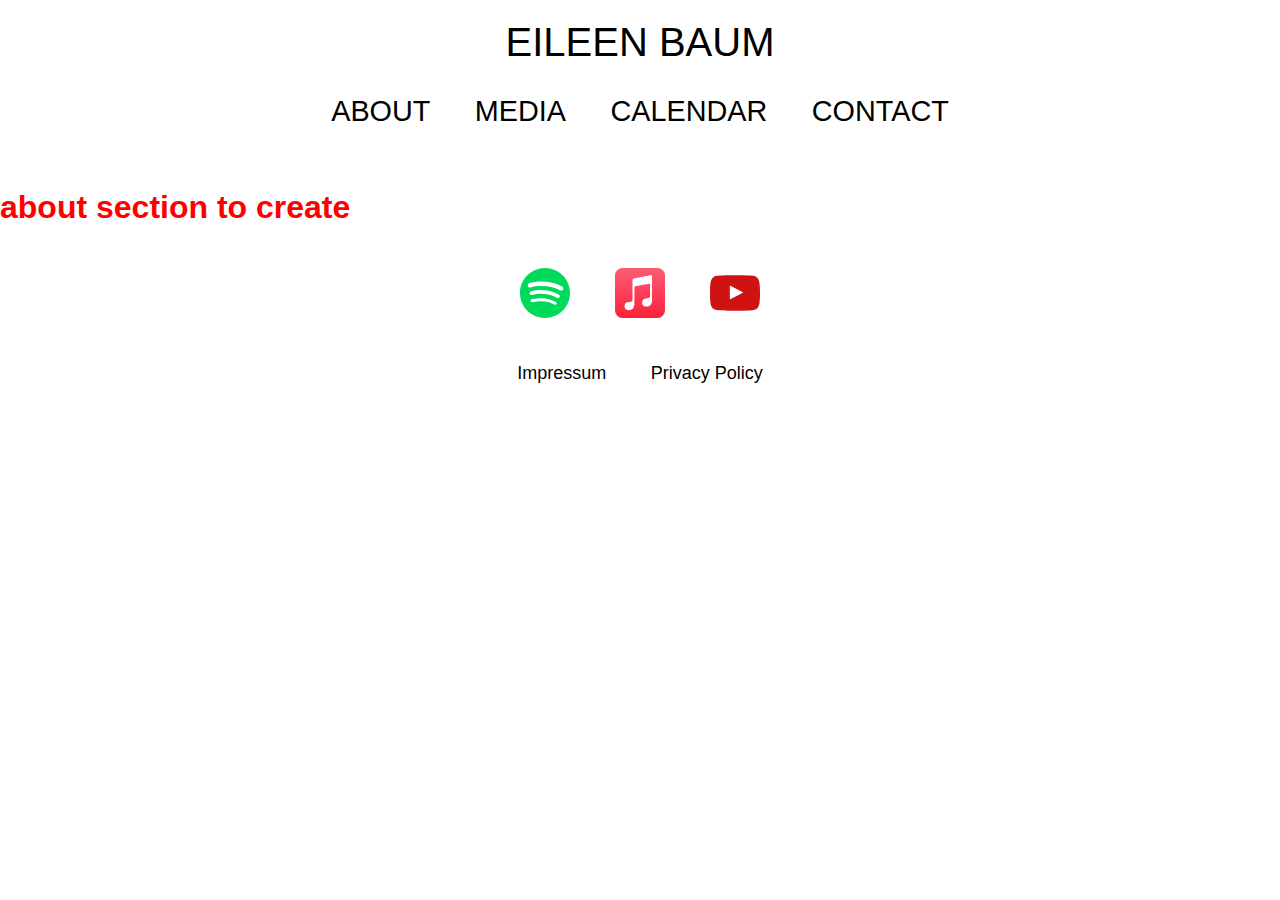
==== about.html @ b1edd4ad "link for each page created" ====
<!DOCTYPE html>
<html lang="en">
  <head>
    <meta charset="UTF-8" />
    <meta http-equiv="X-UA-Compatible" content="IE=edge" />
    <meta name="viewport" content="width=device-width, initial-scale=1.0" />
    <link rel="stylesheet" href="./index.css" />
    <title>Eileen Baum</title>
  </head>
  <body>
    <div class="navbar">
      <div class="title">Eileen Baum</div>
      <a href="./about.html">About</a>
      <a href="./media.html">Media</a>
      <a href="./calendar.html">Calendar</a>
      <a href="./contact.html">Contact</a>
      <div class="burger-menu">
        <span></span>
        <span></span>
        <span></span>
      </div>
    </div>
    <div class="burger-menu-content">
      <a href="./about.html">About</a>
      <a href="./media.html">Media</a>
      <a href="./calendar.html">Calendar</a>
      <a href="./contact.html">Contact</a>
      <button class="close-button"><span></span></button>
    </div>

    <!-- Welcome section -->
    <div id="about-section">
      <h1>about section to create</h1>
    </div>
    <!-- Footer -->
    <footer class="footer">
      <div>
        <a
          href="https://open.spotify.com/artist/6BEnmlx54iiGEDYXS7jcN4"
          target="_blank"
        >
          <img
            class="social-icon"
            src="./assets/spotify-vert.svg"
            alt="Spotify icon"
          />
        </a>
        <a
          href="https://music.apple.com/gd/artist/eileen-baum/1497923452"
          target="_blank"
        >
          <img
            class="social-icon"
            src="./assets/apple-color.svg"
            alt="Apple icon"
          />
        </a>
        <a
          href="https://www.youtube.com/channel/UCsezrcwS3afG6R4kYCGEiqg"
          target="_blank"
        >
          <img
            class="social-icon"
            src="./assets/youtube-rouge.svg"
            alt="Youtube icon"
          />
        </a>
      </div>
      <div>
        <a href="#">Impressum</a>
        <a href="#">Privacy Policy</a>
      </div>
    </footer>
  </body>
  <script src="./index.js"></script>
</html>
---- index.css ----
body {
    margin: 0;
    font-family: Arial, Helvetica, sans-serif;
}

/* Sticky navigation bar */
.navbar {
    position: sticky;
    top: 0;
    z-index: 1;
    background-color: white;
    padding: 20px;
    text-align: center;
    text-transform: uppercase;
}

/* Links inside the navigation bar */
.navbar a {
    display: inline-block;
    color: black;
    text-align: center;
    padding: 20px;
    text-decoration: none;
    font-size: 1.2rem;
}

/* Change color on hover */
.navbar a:hover {
    color: goldenrod;
}

.navbar a.active {
    display: block;
}

/* Title */
.title {
    font-size: 1.5rem;
    margin-bottom: 10px;
}

/* Burger menu */
.burger-menu {
    display: none;
    cursor: pointer;
    position: absolute;
    right: 20px;
    top: 50%;
    transform: translateY(-50%);
}

.burger-menu span {
    width: 25px;
    height: 3px;
    background-color: #333;
    margin: 5px;
    display: block;
}

.burger-menu-content {
    position: fixed;
    top: 0;
    right: -100%;
    height: 100%;
    width: 300px;
    background-color: #ffffff;
    box-shadow: -2px 0px 10px 0px rgba(0, 0, 0, 0.1);
    z-index: 90;
    transition: all 0.3s ease-out;
}

.burger-menu-content a {
    display: block;
    padding: 20px;
    font-size: 18px;
    font-weight: 500;
    color: #333;
    text-decoration: none;
}

.burger-menu-content a:hover {
    background-color: #f0f0f0;
}

.burger-menu-open .burger-menu-content {
    right: 0;
}

.close-button {
    background-color: transparent;
    border: none;
    outline: none;
    position: absolute;
    right: 20px;
    top: 20px;
    cursor: pointer;

}

.close-button span {
    display: block;
    height: 2px;
    width: 20px;
    background-color: #000;
    position: relative;
}

.close-button span::before,
.close-button span::after {
    content: "";
    display: block;
    height: 2px;
    width: 20px;
    background-color: #000;
    position: absolute;
    top: -10px;
}

.close-button span::before {
    transform: rotate(45deg);
}

.close-button span::after {
    transform: rotate(-45deg);
}


/* Full-size image section */
#full-size-section {
    width: 100%;
    height: 0;
    padding-bottom: 66.67%;
    background-image: url('assets/main.jpg');
    background-size: cover;
    background-position: center;
}

/* About section */
#about-section h1 {
    color: red;
}

/* Media section */
#media-section h1 {
    color: red;
}

/* Calendar section */
#calendar-section h1 {
    color: red;
}

/* contact section */
#contact-section h1 {
    color: red;
}


/* Footer */
.footer {
    padding: 20px;
    text-align: center;
}

.footer a {
    margin: 20px;
    font-size: 18px;
    color: black;
    text-decoration: none;
}

.footer div:nth-child(2) {
    margin-top: 40px;
}

/* Social media icons */
.social-icon {
    display: inline-block;
    width: 50px;
    height: 50px;
}

/* Media queries */
@media only screen and (min-width: 390px) {
    .title {
        font-size: 2rem;
    }

    .navbar a {
        font-size: 1.5rem;
    }
}

@media only screen and (min-width: 768px) {
    .title {
        font-size: 2.5rem;
    }

    .navbar a {
        font-size: 1.8rem;
    }

    .burger-menu {
        display: block;
    }
}

@media only screen and (max-width: 1024px) {

    /* Show the burger menu on devices with a screen width smaller than 1024px */
    .burger-menu {
        display: block;
    }

    .title {
        font-size: 3rem;
    }

    /* Hide the links on devices with a screen width smaller than 1024px */
    .navbar a {
        display: none;
        font-size: 2rem;
    }
}

@media only screen and (min-width: 1024px) {
    .burger-menu {
        visibility: hidden;
    }
}
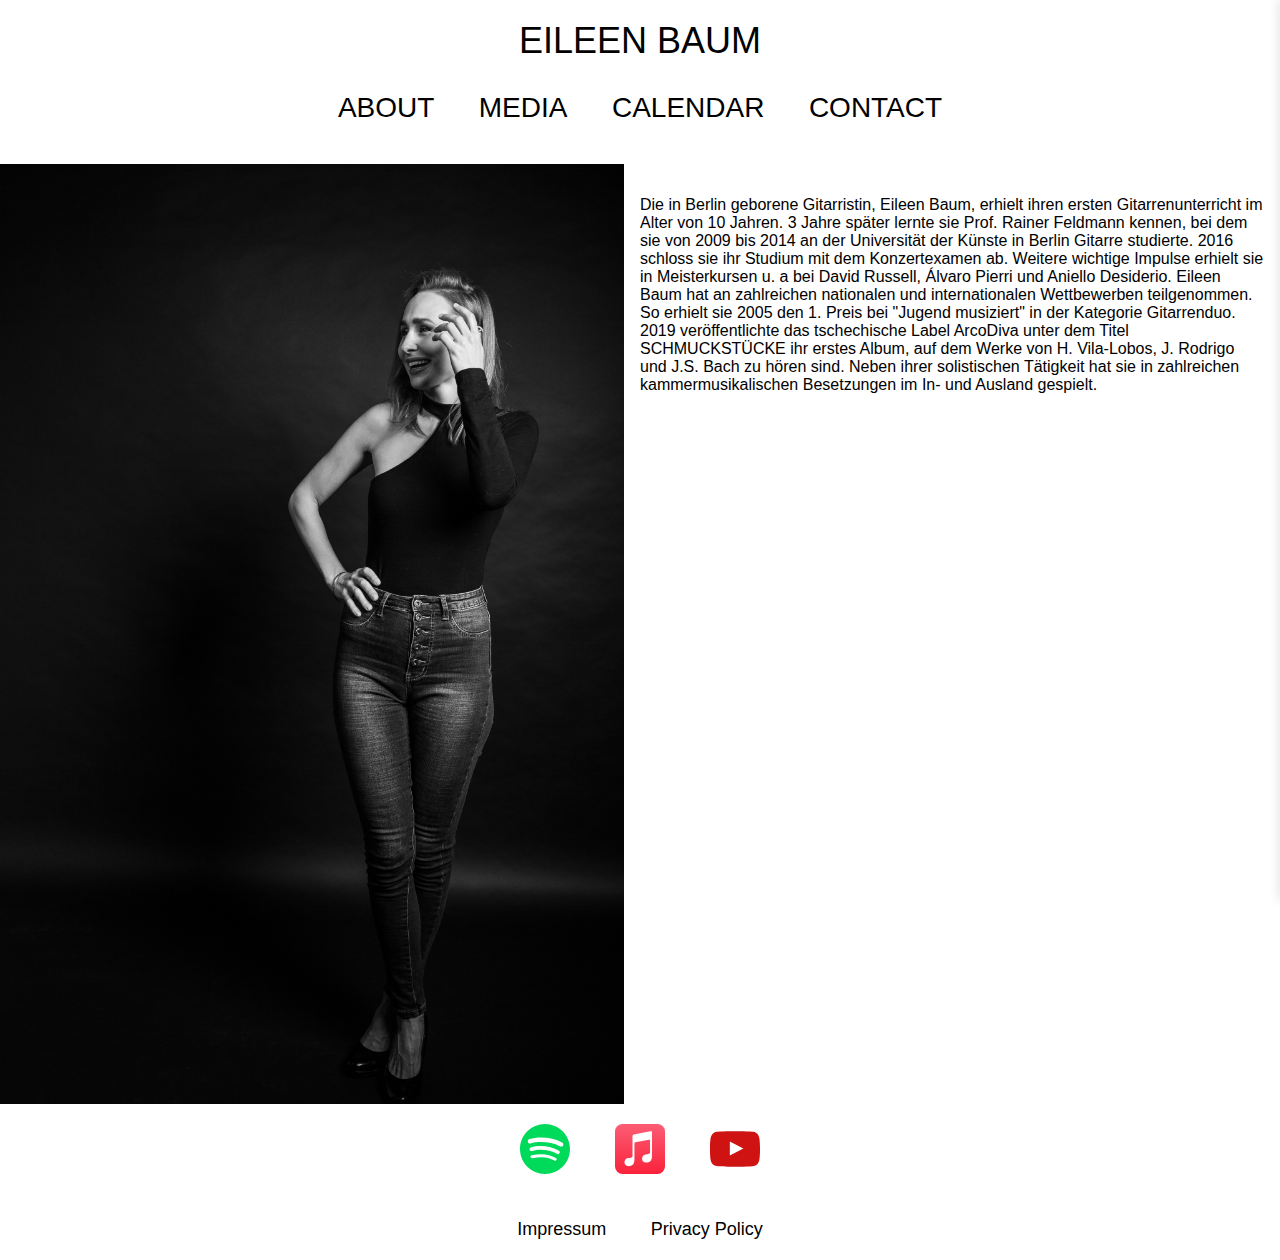
==== commit 7af831e2: "update on contact" ====
--- a/about.html
+++ b/about.html
@@ -28,9 +28,29 @@
       <button class="close-button"><span></span></button>
     </div>
 
-    <!-- Welcome section -->
+    <!-- About section -->
     <div id="about-section">
-      <h1>about section to create</h1>
+      <div class="picture-section">
+        <img src="./assets/face2.jpg" alt="eileen-bio" />
+      </div>
+      <div class="biography-section">
+        <p>
+          Die in Berlin geborene Gitarristin, Eileen Baum, erhielt ihren ersten
+          Gitarrenunterricht im Alter von 10 Jahren. 3 Jahre später lernte sie
+          Prof. Rainer Feldmann kennen, bei dem sie von 2009 bis 2014 an der
+          Universität der Künste in Berlin Gitarre studierte. 2016 schloss sie
+          ihr Studium mit dem Konzertexamen ab. Weitere wichtige Impulse erhielt
+          sie in Meisterkursen u. a bei David Russell, Álvaro Pierri und Aniello
+          Desiderio. Eileen Baum hat an zahlreichen nationalen und
+          internationalen Wettbewerben teilgenommen. So erhielt sie 2005 den 1.
+          Preis bei "Jugend musiziert" in der Kategorie Gitarrenduo. 2019
+          veröffentlichte das tschechische Label ArcoDiva unter dem Titel
+          SCHMUCKSTÜCKE ihr erstes Album, auf dem Werke von H. Vila-Lobos, J.
+          Rodrigo und J.S. Bach zu hören sind. Neben ihrer solistischen
+          Tätigkeit hat sie in zahlreichen kammermusikalischen Besetzungen im
+          In- und Ausland gespielt.
+        </p>
+      </div>
     </div>
     <!-- Footer -->
     <footer class="footer">
--- a/index.css
+++ b/index.css
@@ -21,7 +21,7 @@
     text-align: center;
     padding: 20px;
     text-decoration: none;
-    font-size: 1.2rem;
+    font-size: 100%;
 }
 
 /* Change color on hover */
@@ -35,8 +35,9 @@
 
 /* Title */
 .title {
-    font-size: 1.5rem;
+    font-size: 150%;
     margin-bottom: 10px;
+    cursor: pointer;
 }
 
 /* Burger menu */
@@ -62,11 +63,15 @@
     top: 0;
     right: -100%;
     height: 100%;
-    width: 300px;
+    width: 100%;
     background-color: #ffffff;
     box-shadow: -2px 0px 10px 0px rgba(0, 0, 0, 0.1);
     z-index: 90;
-    transition: all 0.3s ease-out;
+    transition: all 0.6s ease-out;
+    display: flex;
+    flex-direction: column;
+    align-items: center;
+    justify-content: center;
 }
 
 .burger-menu-content a {
@@ -92,7 +97,7 @@
     outline: none;
     position: absolute;
     right: 20px;
-    top: 20px;
+    top: 50px;
     cursor: pointer;
 
 }
@@ -101,7 +106,6 @@
     display: block;
     height: 2px;
     width: 20px;
-    background-color: #000;
     position: relative;
 }
 
@@ -136,9 +140,32 @@
 }
 
 /* About section */
-#about-section h1 {
-    color: red;
-}
+#about-section {
+    display: flex;
+}
+
+.picture-section {
+    width: 50%;
+    background-color: #ddd;
+    /* Add styling for the image here */
+}
+
+.picture-section img {
+    background-color: #ddd;
+    width: 100%;
+    height: 100%;
+    background-position: center;
+    background-repeat: no-repeat;
+    background-size: cover;
+}
+
+
+.biography-section {
+    width: 50%;
+    padding: 1rem;
+    /* Add styling for the text here */
+}
+
 
 /* Media section */
 #media-section h1 {
@@ -151,15 +178,25 @@
 }
 
 /* contact section */
-#contact-section h1 {
-    color: red;
-}
+.general-management {
+    display: flex;
+    flex-direction: column;
+    align-items: center;
+}
+
+.general-management img {
+    width: 40%;
+}
+
+.contact-icons {}
+
 
 
 /* Footer */
 .footer {
     padding: 20px;
     text-align: center;
+    /* background-color: lightgray; */
 }
 
 .footer a {
@@ -183,21 +220,21 @@
 /* Media queries */
 @media only screen and (min-width: 390px) {
     .title {
-        font-size: 2rem;
-    }
-
-    .navbar a {
-        font-size: 1.5rem;
+        font-size: 175%;
+    }
+
+    .navbar a {
+        font-size: 125%;
     }
 }
 
 @media only screen and (min-width: 768px) {
     .title {
-        font-size: 2.5rem;
-    }
-
-    .navbar a {
-        font-size: 1.8rem;
+        font-size: 200%;
+    }
+
+    .navbar a {
+        font-size: 150%;
     }
 
     .burger-menu {
@@ -212,14 +249,14 @@
         display: block;
     }
 
-    .title {
+    /* .title {
         font-size: 3rem;
-    }
+    } */
 
     /* Hide the links on devices with a screen width smaller than 1024px */
     .navbar a {
         display: none;
-        font-size: 2rem;
+        /* font-size: 2rem; */
     }
 }
 
@@ -227,4 +264,12 @@
     .burger-menu {
         visibility: hidden;
     }
+
+    .title {
+        font-size: 225%;
+    }
+
+    .navbar a {
+        font-size: 175%;
+    }
 }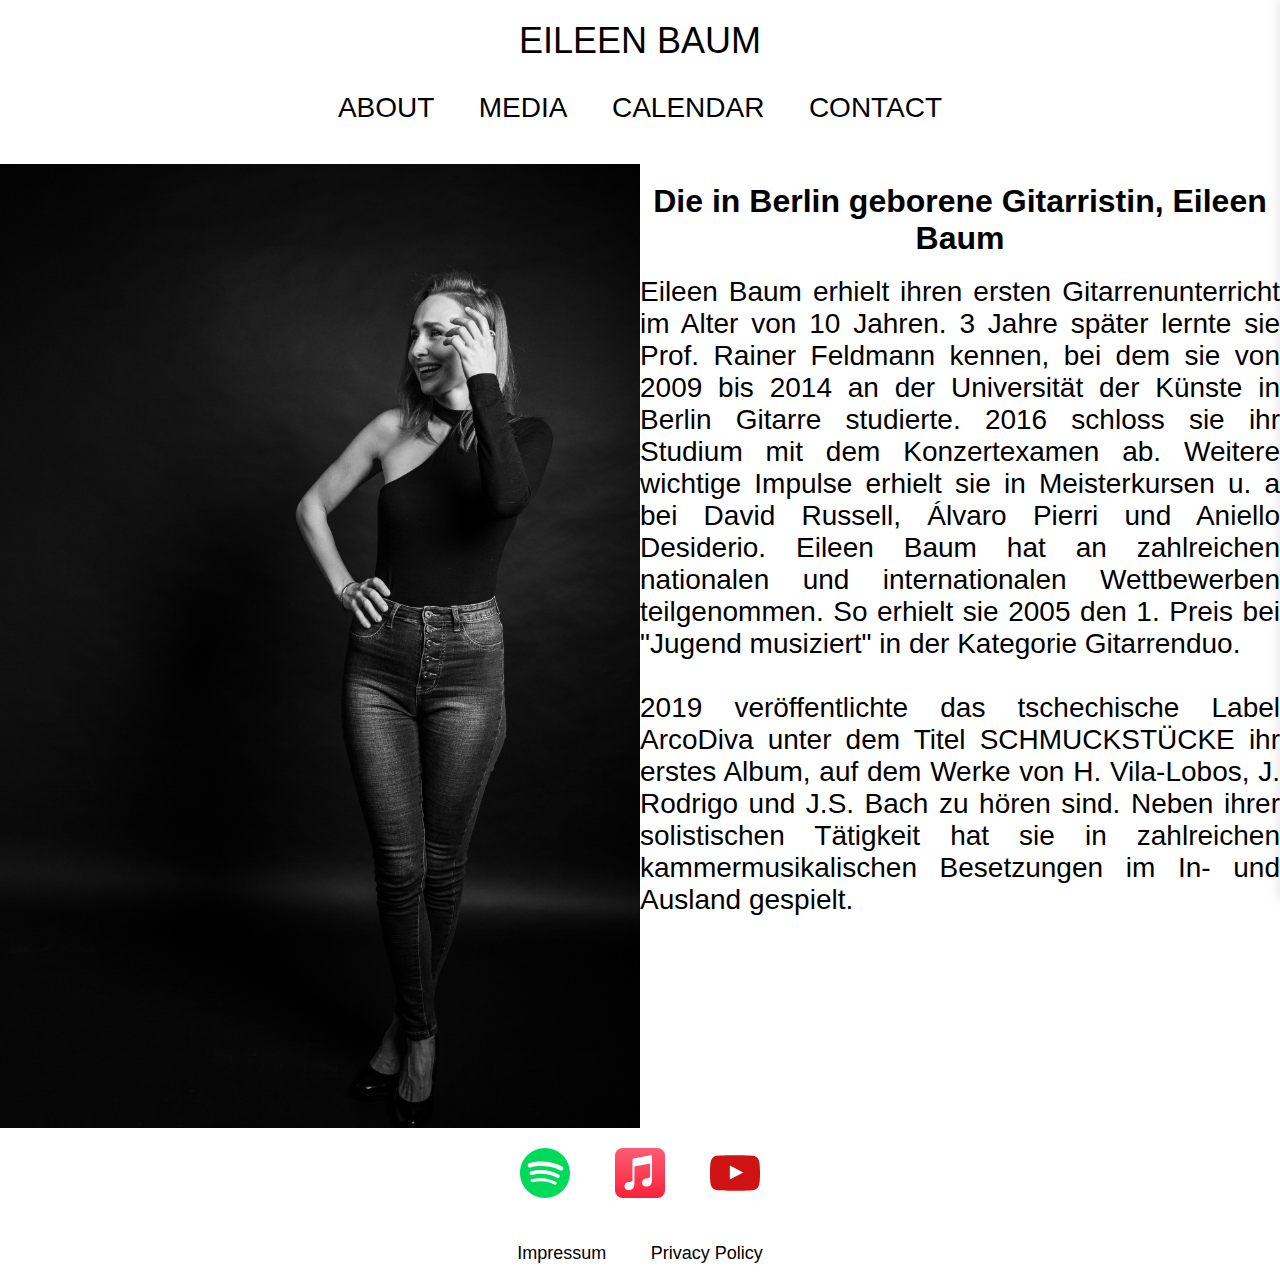
==== commit ca9f4288: "impressum + privacy added" ====
--- a/about.html
+++ b/about.html
@@ -34,22 +34,35 @@
         <img src="./assets/face2.jpg" alt="eileen-bio" />
       </div>
       <div class="biography-section">
-        <p>
-          Die in Berlin geborene Gitarristin, Eileen Baum, erhielt ihren ersten
-          Gitarrenunterricht im Alter von 10 Jahren. 3 Jahre später lernte sie
-          Prof. Rainer Feldmann kennen, bei dem sie von 2009 bis 2014 an der
-          Universität der Künste in Berlin Gitarre studierte. 2016 schloss sie
-          ihr Studium mit dem Konzertexamen ab. Weitere wichtige Impulse erhielt
-          sie in Meisterkursen u. a bei David Russell, Álvaro Pierri und Aniello
-          Desiderio. Eileen Baum hat an zahlreichen nationalen und
-          internationalen Wettbewerben teilgenommen. So erhielt sie 2005 den 1.
-          Preis bei "Jugend musiziert" in der Kategorie Gitarrenduo. 2019
-          veröffentlichte das tschechische Label ArcoDiva unter dem Titel
+        <div
+          style="
+            text-align: center;
+            font-size: 200%;
+            font-weight: bold;
+            margin-top: 3%;
+            margin-bottom: 3%;
+          "
+        >
+          Die in Berlin geborene Gitarristin, Eileen Baum
+        </div>
+        <div style="text-align: justify; font-size: 175%; margin-bottom: 5%">
+          Eileen Baum erhielt ihren ersten Gitarrenunterricht im Alter von 10
+          Jahren. 3 Jahre später lernte sie Prof. Rainer Feldmann kennen, bei
+          dem sie von 2009 bis 2014 an der Universität der Künste in Berlin
+          Gitarre studierte. 2016 schloss sie ihr Studium mit dem Konzertexamen
+          ab. Weitere wichtige Impulse erhielt sie in Meisterkursen u. a bei
+          David Russell, Álvaro Pierri und Aniello Desiderio. Eileen Baum hat an
+          zahlreichen nationalen und internationalen Wettbewerben teilgenommen.
+          So erhielt sie 2005 den 1. Preis bei "Jugend musiziert" in der
+          Kategorie Gitarrenduo.
+        </div>
+        <div style="text-align: justify; font-size: 175%; margin-bottom: 5%">
+          2019 veröffentlichte das tschechische Label ArcoDiva unter dem Titel
           SCHMUCKSTÜCKE ihr erstes Album, auf dem Werke von H. Vila-Lobos, J.
           Rodrigo und J.S. Bach zu hören sind. Neben ihrer solistischen
           Tätigkeit hat sie in zahlreichen kammermusikalischen Besetzungen im
           In- und Ausland gespielt.
-        </p>
+        </div>
       </div>
     </div>
     <!-- Footer -->
@@ -87,8 +100,8 @@
         </a>
       </div>
       <div>
-        <a href="#">Impressum</a>
-        <a href="#">Privacy Policy</a>
+        <a href="./impressum.html">Impressum</a>
+        <a href="./privacy.html">Privacy Policy</a>
       </div>
     </footer>
   </body>
--- a/index.css
+++ b/index.css
@@ -162,19 +162,26 @@
 
 .biography-section {
     width: 50%;
-    padding: 1rem;
-    /* Add styling for the text here */
-}
-
+}
 
 /* Media section */
-#media-section h1 {
-    color: red;
+.youtube-link {
+    display: flex;
+    justify-content: center;
+    align-items: center;
+    flex-wrap: wrap;
+}
+
+.youtube-link iframe {
+    margin: 10px;
 }
 
 /* Calendar section */
-#calendar-section h1 {
-    color: red;
+.event {
+    text-align: center;
+    margin: 50px 0;
+    font-size: 1.5em;
+    padding: 10px;
 }
 
 /* contact section */
@@ -182,15 +189,37 @@
     display: flex;
     flex-direction: column;
     align-items: center;
-}
-
-.general-management img {
-    width: 40%;
-}
-
-.contact-icons {}
-
-
+    padding: 10%;
+}
+
+.general-management a {
+    padding: 30px;
+    font-size: 120%;
+}
+
+.contact-icons {
+    display: flex;
+    align-items: center;
+}
+
+.contact-icons p {
+    font-size: 120%;
+}
+
+.contact-icons img {
+    width: 20%;
+    margin: 10px;
+}
+
+/* impressum section */
+#impressum {
+    margin: 3%;
+}
+
+/* privacy section */
+#privacy {
+    margin: 3%;
+}
 
 /* Footer */
 .footer {
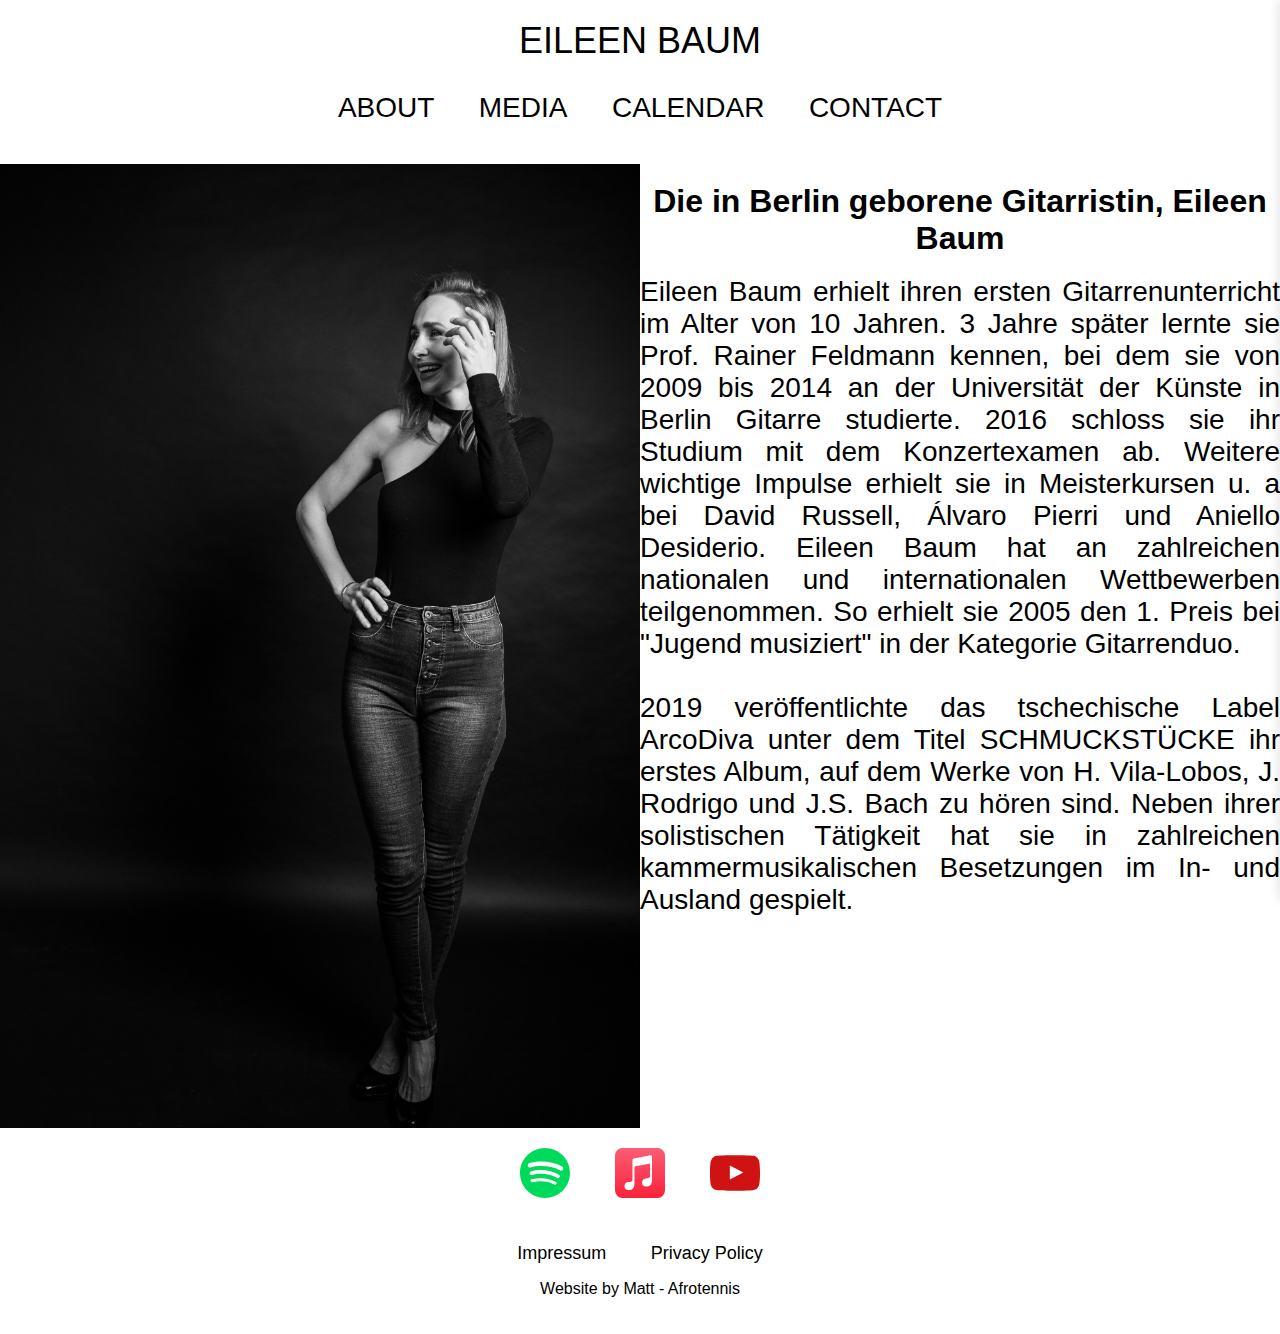
==== commit 8d291580: "nom ajouté footer" ====
--- a/about.html
+++ b/about.html
@@ -102,6 +102,7 @@
       <div>
         <a href="./impressum.html">Impressum</a>
         <a href="./privacy.html">Privacy Policy</a>
+        <p>Website by Matt - Afrotennis</p>
       </div>
     </footer>
   </body>
--- a/index.css
+++ b/index.css
@@ -255,6 +255,7 @@
     .navbar a {
         font-size: 125%;
     }
+
 }
 
 @media only screen and (min-width: 768px) {
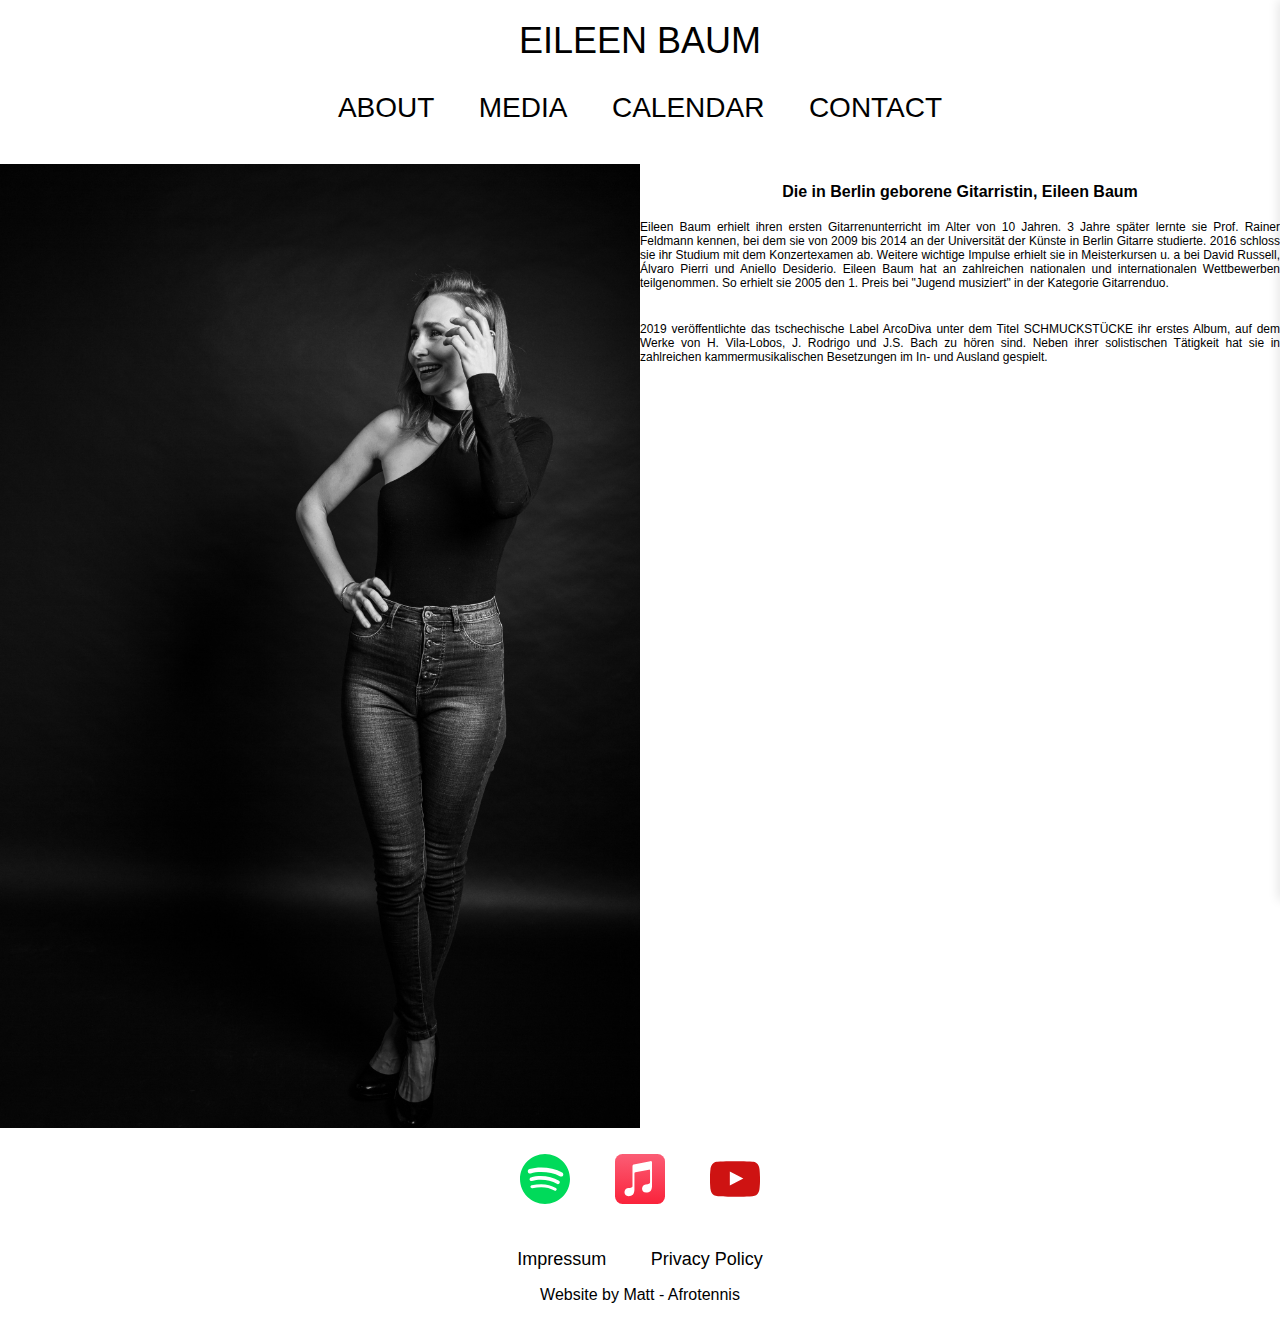
==== commit e292c7f1: "signature" ====
--- a/about.html
+++ b/about.html
@@ -37,7 +37,7 @@
         <div
           style="
             text-align: center;
-            font-size: 200%;
+            font-size: 100%;
             font-weight: bold;
             margin-top: 3%;
             margin-bottom: 3%;
@@ -45,7 +45,7 @@
         >
           Die in Berlin geborene Gitarristin, Eileen Baum
         </div>
-        <div style="text-align: justify; font-size: 175%; margin-bottom: 5%">
+        <div style="text-align: justify; font-size: 75%; margin-bottom: 5%">
           Eileen Baum erhielt ihren ersten Gitarrenunterricht im Alter von 10
           Jahren. 3 Jahre später lernte sie Prof. Rainer Feldmann kennen, bei
           dem sie von 2009 bis 2014 an der Universität der Künste in Berlin
@@ -56,7 +56,7 @@
           So erhielt sie 2005 den 1. Preis bei "Jugend musiziert" in der
           Kategorie Gitarrenduo.
         </div>
-        <div style="text-align: justify; font-size: 175%; margin-bottom: 5%">
+        <div style="text-align: justify; font-size: 75%; margin-bottom: 5%">
           2019 veröffentlichte das tschechische Label ArcoDiva unter dem Titel
           SCHMUCKSTÜCKE ihr erstes Album, auf dem Werke von H. Vila-Lobos, J.
           Rodrigo und J.S. Bach zu hören sind. Neben ihrer solistischen
@@ -100,8 +100,8 @@
         </a>
       </div>
       <div>
-        <a href="./impressum.html">Impressum</a>
-        <a href="./privacy.html">Privacy Policy</a>
+        <a href="./impressum.html" class="legal">Impressum</a>
+        <a href="./privacy.html" class="legal">Privacy Policy</a>
         <p>Website by Matt - Afrotennis</p>
       </div>
     </footer>
--- a/index.css
+++ b/index.css
@@ -223,9 +223,12 @@
 
 /* Footer */
 .footer {
-    padding: 20px;
     text-align: center;
-    /* background-color: lightgray; */
+    /* position: absolute; */
+    bottom: 0;
+    width: 100%;
+    padding-top: 2%;
+    background-color: white;
 }
 
 .footer a {
@@ -246,6 +249,10 @@
     height: 50px;
 }
 
+.legal {
+    font-family: 'Lucida Sans', 'Lucida Sans Regular', 'Lucida Grande', 'Lucida Sans Unicode', Geneva, Verdana, sans-serif;
+}
+
 /* Media queries */
 @media only screen and (min-width: 390px) {
     .title {
@@ -256,6 +263,8 @@
         font-size: 125%;
     }
 
+
+
 }
 
 @media only screen and (min-width: 768px) {
